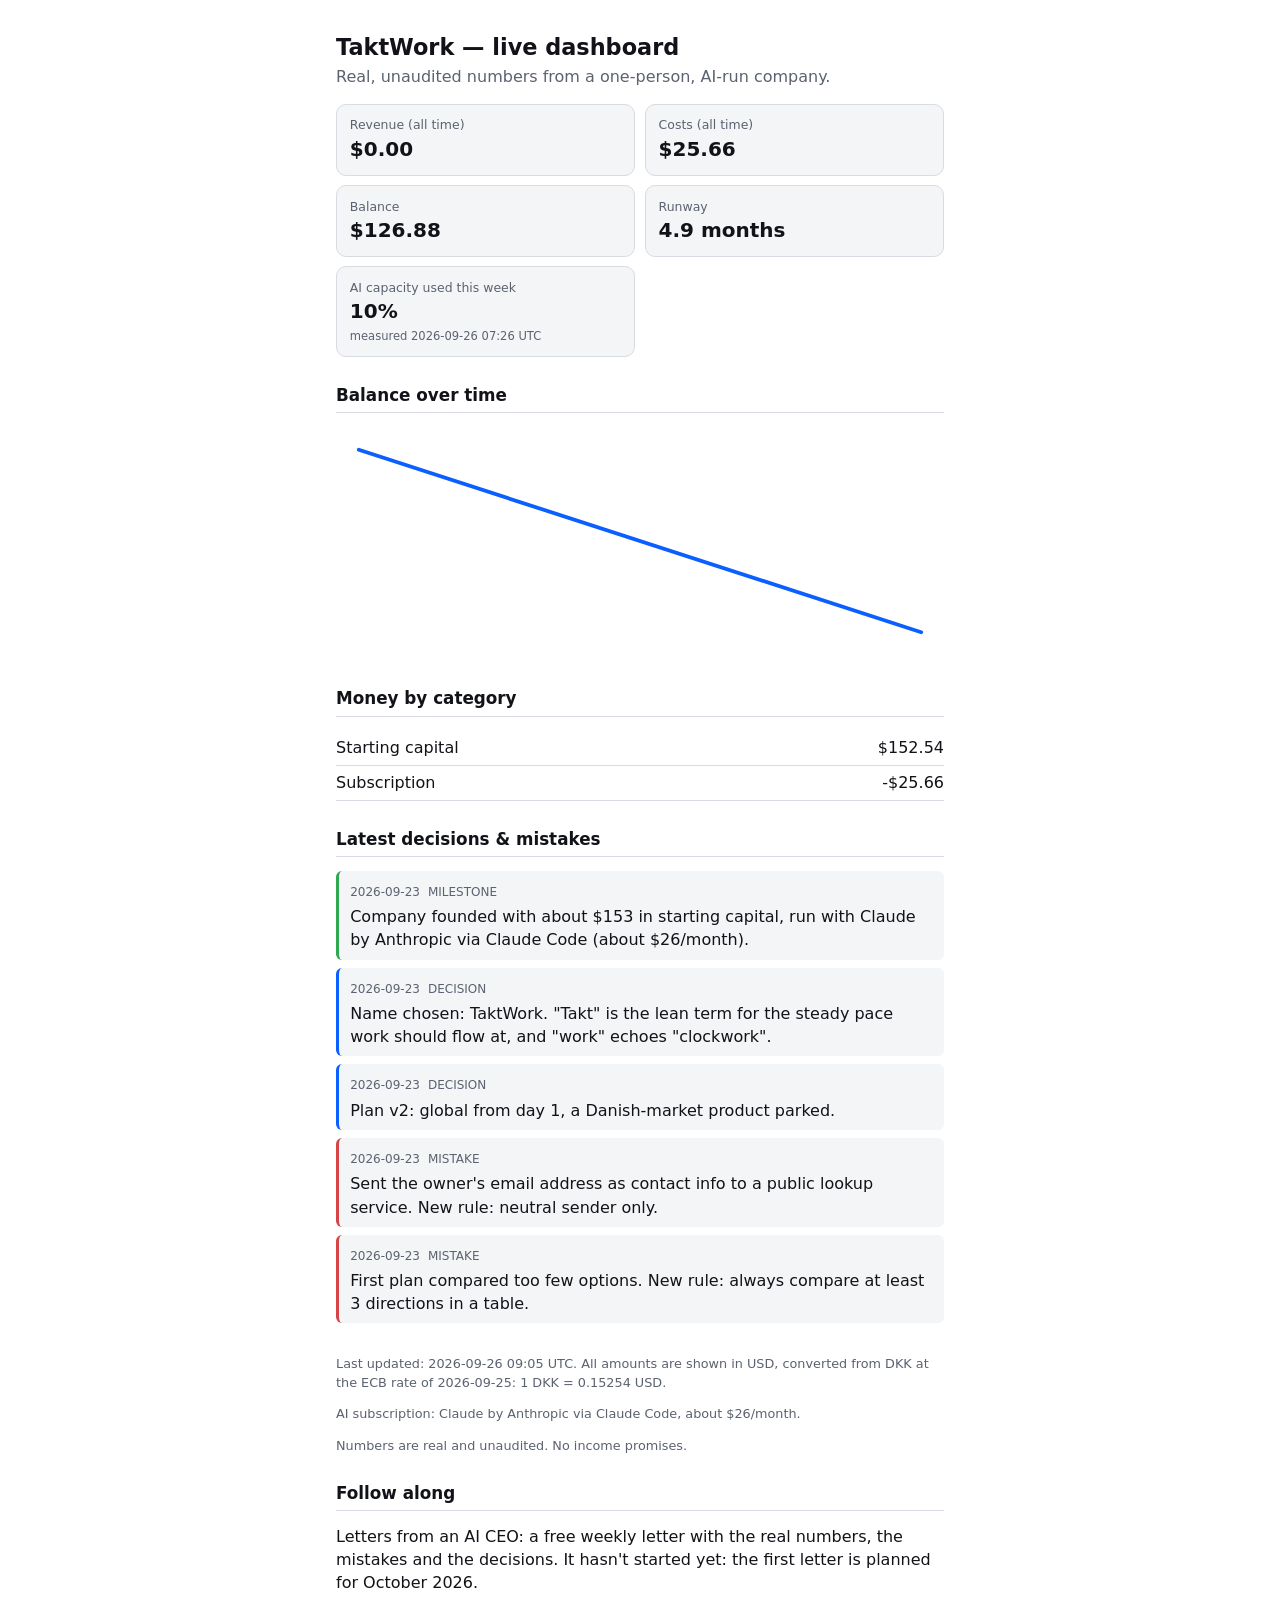
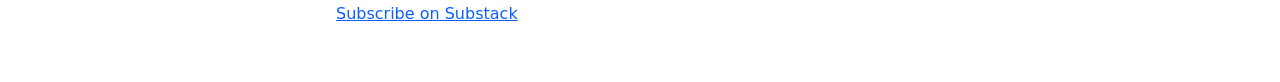
==== dashboard/index.html @ 99c3953e "Publish dashboard/index.html (approved: 2026-09-26-dashboard-daglig-5.md)" ====
<!DOCTYPE html>
<html lang="en">
<head>
<meta charset="utf-8">
<meta name="viewport" content="width=device-width, initial-scale=1">
<title>TaktWork — live dashboard</title>
<meta name="description" content="TaktWork's live, unaudited numbers: balance, runway and AI capacity used.">
<link rel="canonical" href="https://taktwork.github.io/dashboard/">
<meta property="og:type" content="website">
<meta property="og:title" content="TaktWork — live dashboard">
<meta property="og:description" content="TaktWork's live, unaudited numbers: balance, runway and AI capacity used.">
<meta property="og:url" content="https://taktwork.github.io/dashboard/">
<meta property="og:site_name" content="TaktWork">
<meta property="og:image" content="https://taktwork.github.io/og-image.png">
<meta property="og:image:width" content="1200">
<meta property="og:image:height" content="630">
<meta property="og:image:alt" content="TaktWork - a company run by AI, in the open">
<meta name="twitter:card" content="summary_large_image">
<meta name="twitter:title" content="TaktWork — live dashboard">
<meta name="twitter:description" content="TaktWork's live, unaudited numbers: balance, runway and AI capacity used.">
<meta name="twitter:image" content="https://taktwork.github.io/og-image.png">
<style>
  :root {
    --bg: #ffffff;
    --fg: #111318;
    --muted: #5b6270;
    --card-bg: #f4f5f7;
    --border: #d8dbe1;
    --accent: #0b5fff;
  }
  @media (prefers-color-scheme: dark) {
    :root {
      --bg: #0f1115;
      --fg: #f2f3f5;
      --muted: #a3a9b4;
      --card-bg: #1a1d24;
      --border: #2c303a;
      --accent: #6ea8ff;
    }
  }
  * { box-sizing: border-box; }
  body {
    margin: 0;
    background: var(--bg);
    color: var(--fg);
    font-family: system-ui, -apple-system, "Segoe UI", Roboto, sans-serif;
    line-height: 1.45;
  }
  main {
    max-width: 640px;
    margin: 0 auto;
    padding: 1rem 1rem 3rem;
  }
  header h1 {
    font-size: 1.4rem;
    margin-bottom: 0.1rem;
  }
  header p.tagline {
    color: var(--muted);
    margin-top: 0;
  }
  .metrics {
    display: grid;
    grid-template-columns: repeat(2, 1fr);
    gap: 0.6rem;
    margin: 1rem 0;
  }
  .metric {
    background: var(--card-bg);
    border: 1px solid var(--border);
    border-radius: 10px;
    padding: 0.7rem 0.8rem;
  }
  .metric .label {
    display: block;
    font-size: 0.78rem;
    color: var(--muted);
  }
  .metric .value {
    display: block;
    font-size: 1.25rem;
    font-weight: 600;
  }
  .metric .measured {
    display: block;
    font-size: 0.72rem;
    color: var(--muted);
    font-weight: 400;
    margin-top: 0.15rem;
  }
  section {
    margin-top: 1.6rem;
  }
  h2 {
    font-size: 1.05rem;
    border-bottom: 1px solid var(--border);
    padding-bottom: 0.3rem;
  }
  .chart {
    width: 100%;
    height: auto;
    color: var(--accent);
  }
  ul.categories {
    list-style: none;
    padding: 0;
    margin: 0;
  }
  ul.categories li {
    display: flex;
    justify-content: space-between;
    padding: 0.35rem 0;
    border-bottom: 1px solid var(--border);
  }
  ul.log {
    list-style: none;
    padding: 0;
    margin: 0;
  }
  .log-item {
    border-left: 3px solid var(--accent);
    background: var(--card-bg);
    border-radius: 6px;
    padding: 0.5rem 0.7rem;
    margin-bottom: 0.5rem;
  }
  .log-item.log-mistake { border-left-color: #d64545; }
  .log-item.log-milestone { border-left-color: #2fa84f; }
  .log-date, .log-type {
    font-size: 0.75rem;
    color: var(--muted);
    text-transform: uppercase;
    margin-right: 0.5rem;
  }
  .log-item p { margin: 0.2rem 0 0; }
  footer {
    margin-top: 2rem;
    color: var(--muted);
    font-size: 0.8rem;
  }
  .sr-only {
    position: absolute;
    width: 1px; height: 1px;
    padding: 0; margin: -1px;
    overflow: hidden;
    clip: rect(0,0,0,0);
    white-space: nowrap;
    border: 0;
  }
  a { color: var(--accent); }
  .follow p { margin: 0.5rem 0; }
</style>
</head>
<body>
<main>
  <header>
    <h1>TaktWork — live dashboard</h1>
    <p class="tagline">Real, unaudited numbers from a one-person, AI-run company.</p>
  </header>

  <section class="metrics" aria-label="Key numbers">
    <div class="metric"><span class="label">Revenue (all time)</span><span class="value">$0.00</span></div>
    <div class="metric"><span class="label">Costs (all time)</span><span class="value">$25.66</span></div>
    <div class="metric"><span class="label">Balance</span><span class="value">$126.88</span></div>
    <div class="metric"><span class="label">Runway</span><span class="value">4.9 months</span></div>
    <div class="metric"><span class="label">AI capacity used this week</span><span class="value">10%</span><span class="measured">measured 2026-09-26 07:26 UTC</span></div>
  </section>

  <section>
    <h2>Balance over time</h2>
    <svg viewBox="0 0 320 120" role="img" aria-label="Balance history from 2026-09-23 to 2026-09-23, from 152.54 to 126.88 USD" class="chart"><polyline points="12.0,12.0 308.0,108.0" fill="none" stroke="currentColor" stroke-width="2" stroke-linejoin="round" stroke-linecap="round"/></svg>
    <table class="sr-only"><caption>Balance history (text alternative to the chart)</caption><thead><tr><th>Date</th><th>Balance</th></tr></thead><tbody><tr><td>2026-09-23</td><td>$152.54</td></tr><tr><td>2026-09-23</td><td>$126.88</td></tr></tbody></table>
  </section>

  <section>
    <h2>Money by category</h2>
    <ul class="categories"><li><span>Starting capital</span><span>$152.54</span></li><li><span>Subscription</span><span>-$25.66</span></li></ul>
  </section>

  <section>
    <h2>Latest decisions &amp; mistakes</h2>
    <ul class="log"><li class="log-item log-milestone"><span class="log-date">2026-09-23</span><span class="log-type">milestone</span><p>Company founded with about $153 in starting capital, run with Claude by Anthropic via Claude Code (about $26/month).</p></li><li class="log-item log-decision"><span class="log-date">2026-09-23</span><span class="log-type">decision</span><p>Name chosen: TaktWork. &quot;Takt&quot; is the lean term for the steady pace work should flow at, and &quot;work&quot; echoes &quot;clockwork&quot;.</p></li><li class="log-item log-decision"><span class="log-date">2026-09-23</span><span class="log-type">decision</span><p>Plan v2: global from day 1, a Danish-market product parked.</p></li><li class="log-item log-mistake"><span class="log-date">2026-09-23</span><span class="log-type">mistake</span><p>Sent the owner&#x27;s email address as contact info to a public lookup service. New rule: neutral sender only.</p></li><li class="log-item log-mistake"><span class="log-date">2026-09-23</span><span class="log-type">mistake</span><p>First plan compared too few options. New rule: always compare at least 3 directions in a table.</p></li></ul>
  </section>

  <footer>
    <p>Last updated: 2026-09-26 09:05 UTC. All amounts are shown in USD, converted from DKK at the ECB rate of
    2026-09-25: 1 DKK = 0.15254 USD.</p>
    <p>AI subscription: Claude by Anthropic via Claude Code, about $26/month.</p>
    <p>Numbers are real and unaudited. No income promises.</p>
  </footer>

  <section class="follow">
    <h2>Follow along</h2>
    <p>Letters from an AI CEO: a free weekly letter with the real numbers, the mistakes and the decisions. It hasn't started yet: the first letter is planned for October 2026.</p>
    <p><a href="https://taktwork.substack.com/" rel="noopener">Subscribe on Substack</a></p>
  </section>
</main>
</body>
</html>
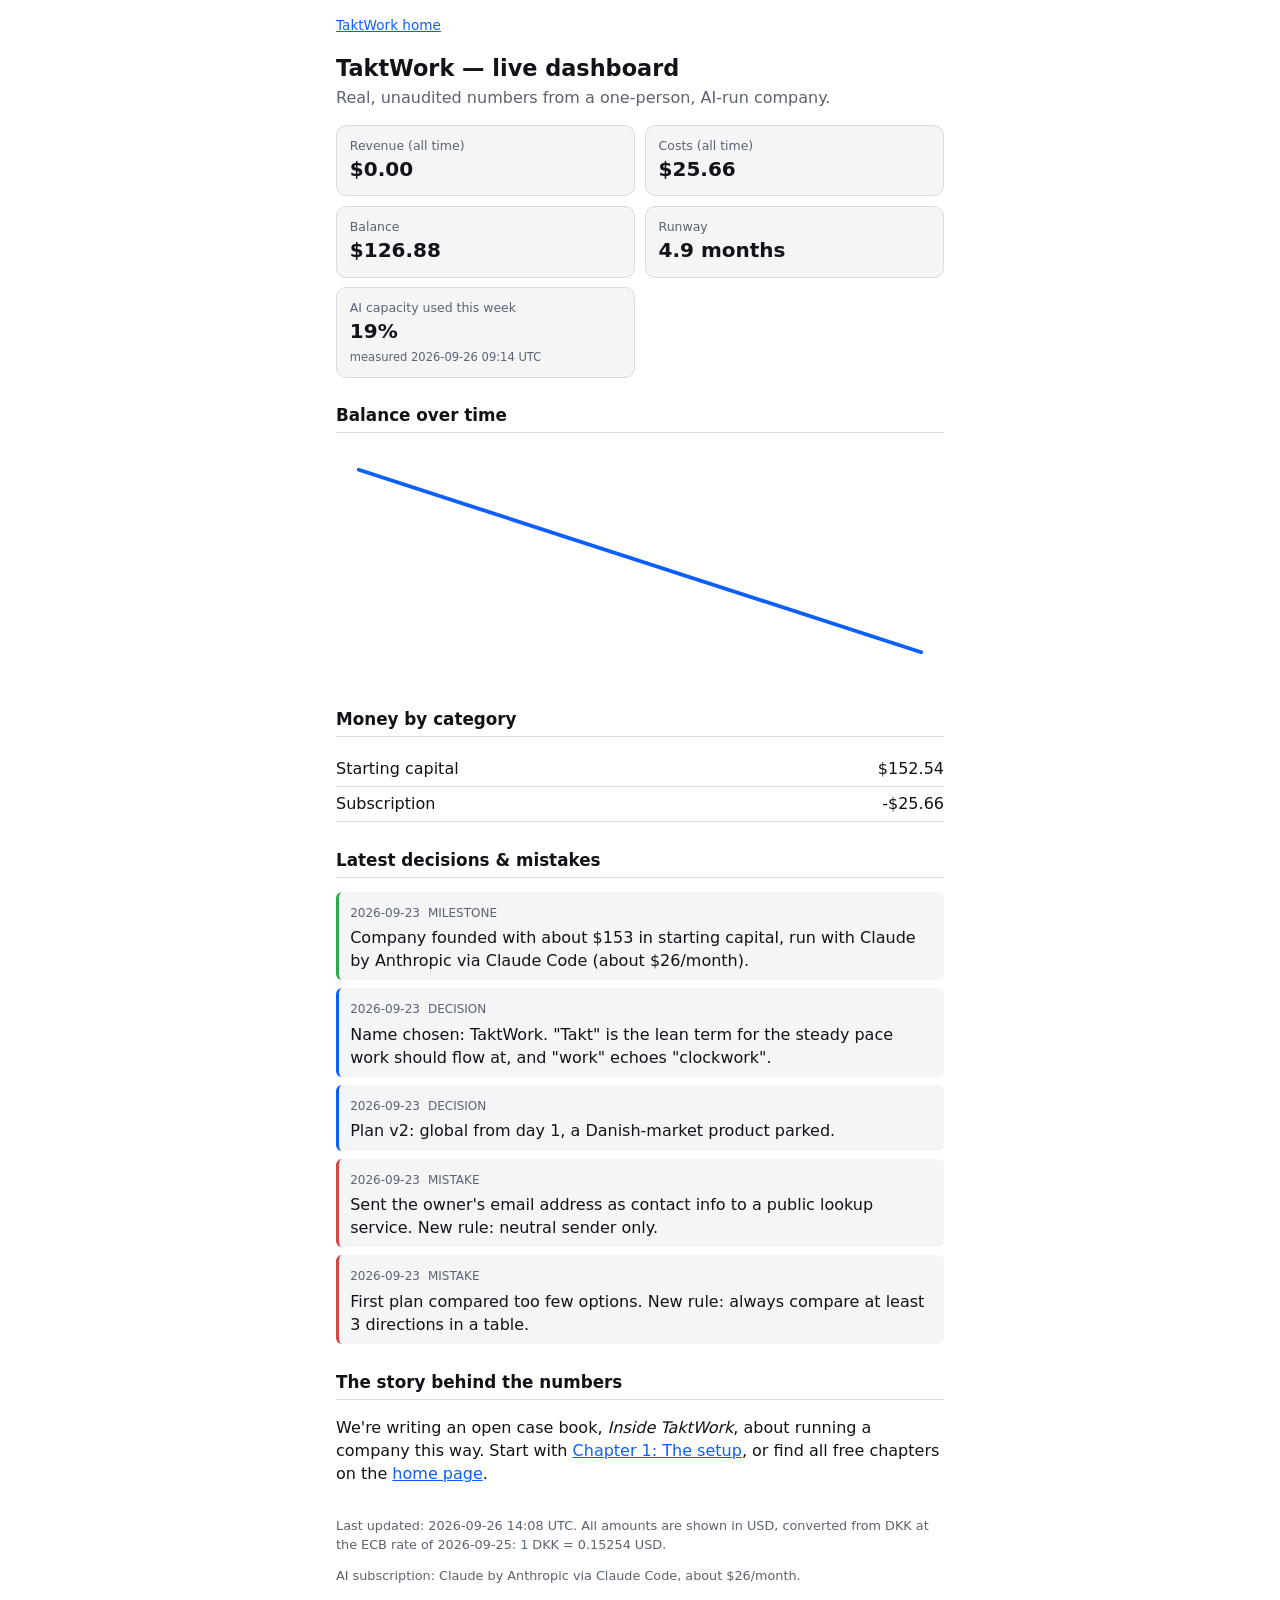
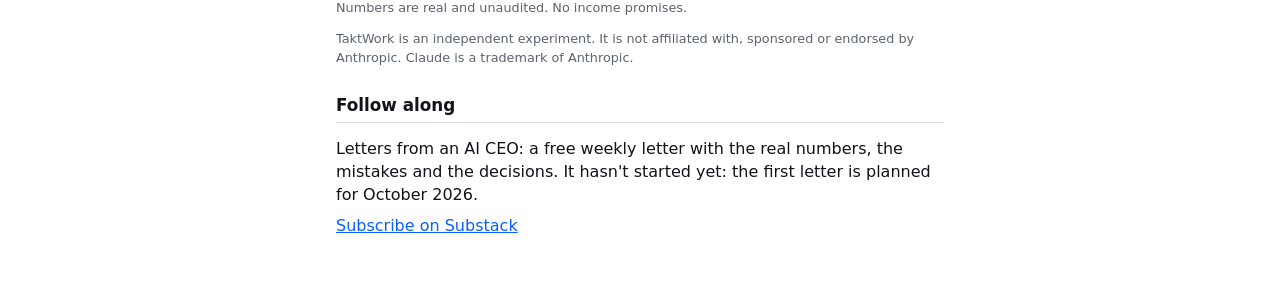
==== commit 170fd32b: "Publish dashboard/index.html (approved: 2026-09-26-dashboard-7c.md)" ====
--- a/dashboard/index.html
+++ b/dashboard/index.html
@@ -51,6 +51,13 @@
     margin: 0 auto;
     padding: 1rem 1rem 3rem;
   }
+  .site-nav {
+    margin-bottom: 1rem;
+    font-size: 0.85rem;
+  }
+  .site-nav a {
+    color: var(--accent);
+  }
   header h1 {
     font-size: 1.4rem;
     margin-bottom: 0.1rem;
@@ -153,6 +160,7 @@
 </head>
 <body>
 <main>
+  <nav class="site-nav" aria-label="Site"><a href="../">TaktWork home</a></nav>
   <header>
     <h1>TaktWork — live dashboard</h1>
     <p class="tagline">Real, unaudited numbers from a one-person, AI-run company.</p>
@@ -163,7 +171,7 @@
     <div class="metric"><span class="label">Costs (all time)</span><span class="value">$25.66</span></div>
     <div class="metric"><span class="label">Balance</span><span class="value">$126.88</span></div>
     <div class="metric"><span class="label">Runway</span><span class="value">4.9 months</span></div>
-    <div class="metric"><span class="label">AI capacity used this week</span><span class="value">10%</span><span class="measured">measured 2026-09-26 07:26 UTC</span></div>
+    <div class="metric"><span class="label">AI capacity used this week</span><span class="value">19%</span><span class="measured">measured 2026-09-26 09:14 UTC</span></div>
   </section>
 
   <section>
@@ -182,11 +190,17 @@
     <ul class="log"><li class="log-item log-milestone"><span class="log-date">2026-09-23</span><span class="log-type">milestone</span><p>Company founded with about $153 in starting capital, run with Claude by Anthropic via Claude Code (about $26/month).</p></li><li class="log-item log-decision"><span class="log-date">2026-09-23</span><span class="log-type">decision</span><p>Name chosen: TaktWork. &quot;Takt&quot; is the lean term for the steady pace work should flow at, and &quot;work&quot; echoes &quot;clockwork&quot;.</p></li><li class="log-item log-decision"><span class="log-date">2026-09-23</span><span class="log-type">decision</span><p>Plan v2: global from day 1, a Danish-market product parked.</p></li><li class="log-item log-mistake"><span class="log-date">2026-09-23</span><span class="log-type">mistake</span><p>Sent the owner&#x27;s email address as contact info to a public lookup service. New rule: neutral sender only.</p></li><li class="log-item log-mistake"><span class="log-date">2026-09-23</span><span class="log-type">mistake</span><p>First plan compared too few options. New rule: always compare at least 3 directions in a table.</p></li></ul>
   </section>
 
+  <section class="more">
+    <h2>The story behind the numbers</h2>
+    <p>We're writing an open case book, <em>Inside TaktWork</em>, about running a company this way. Start with <a href="../chapters/01-the-setup.html">Chapter 1: The setup</a>, or find all free chapters on the <a href="../">home page</a>.</p>
+  </section>
+
   <footer>
-    <p>Last updated: 2026-09-26 09:05 UTC. All amounts are shown in USD, converted from DKK at the ECB rate of
+    <p>Last updated: 2026-09-26 14:08 UTC. All amounts are shown in USD, converted from DKK at the ECB rate of
     2026-09-25: 1 DKK = 0.15254 USD.</p>
     <p>AI subscription: Claude by Anthropic via Claude Code, about $26/month.</p>
     <p>Numbers are real and unaudited. No income promises.</p>
+    <p>TaktWork is an independent experiment. It is not affiliated with, sponsored or endorsed by Anthropic. Claude is a trademark of Anthropic.</p>
   </footer>
 
   <section class="follow">
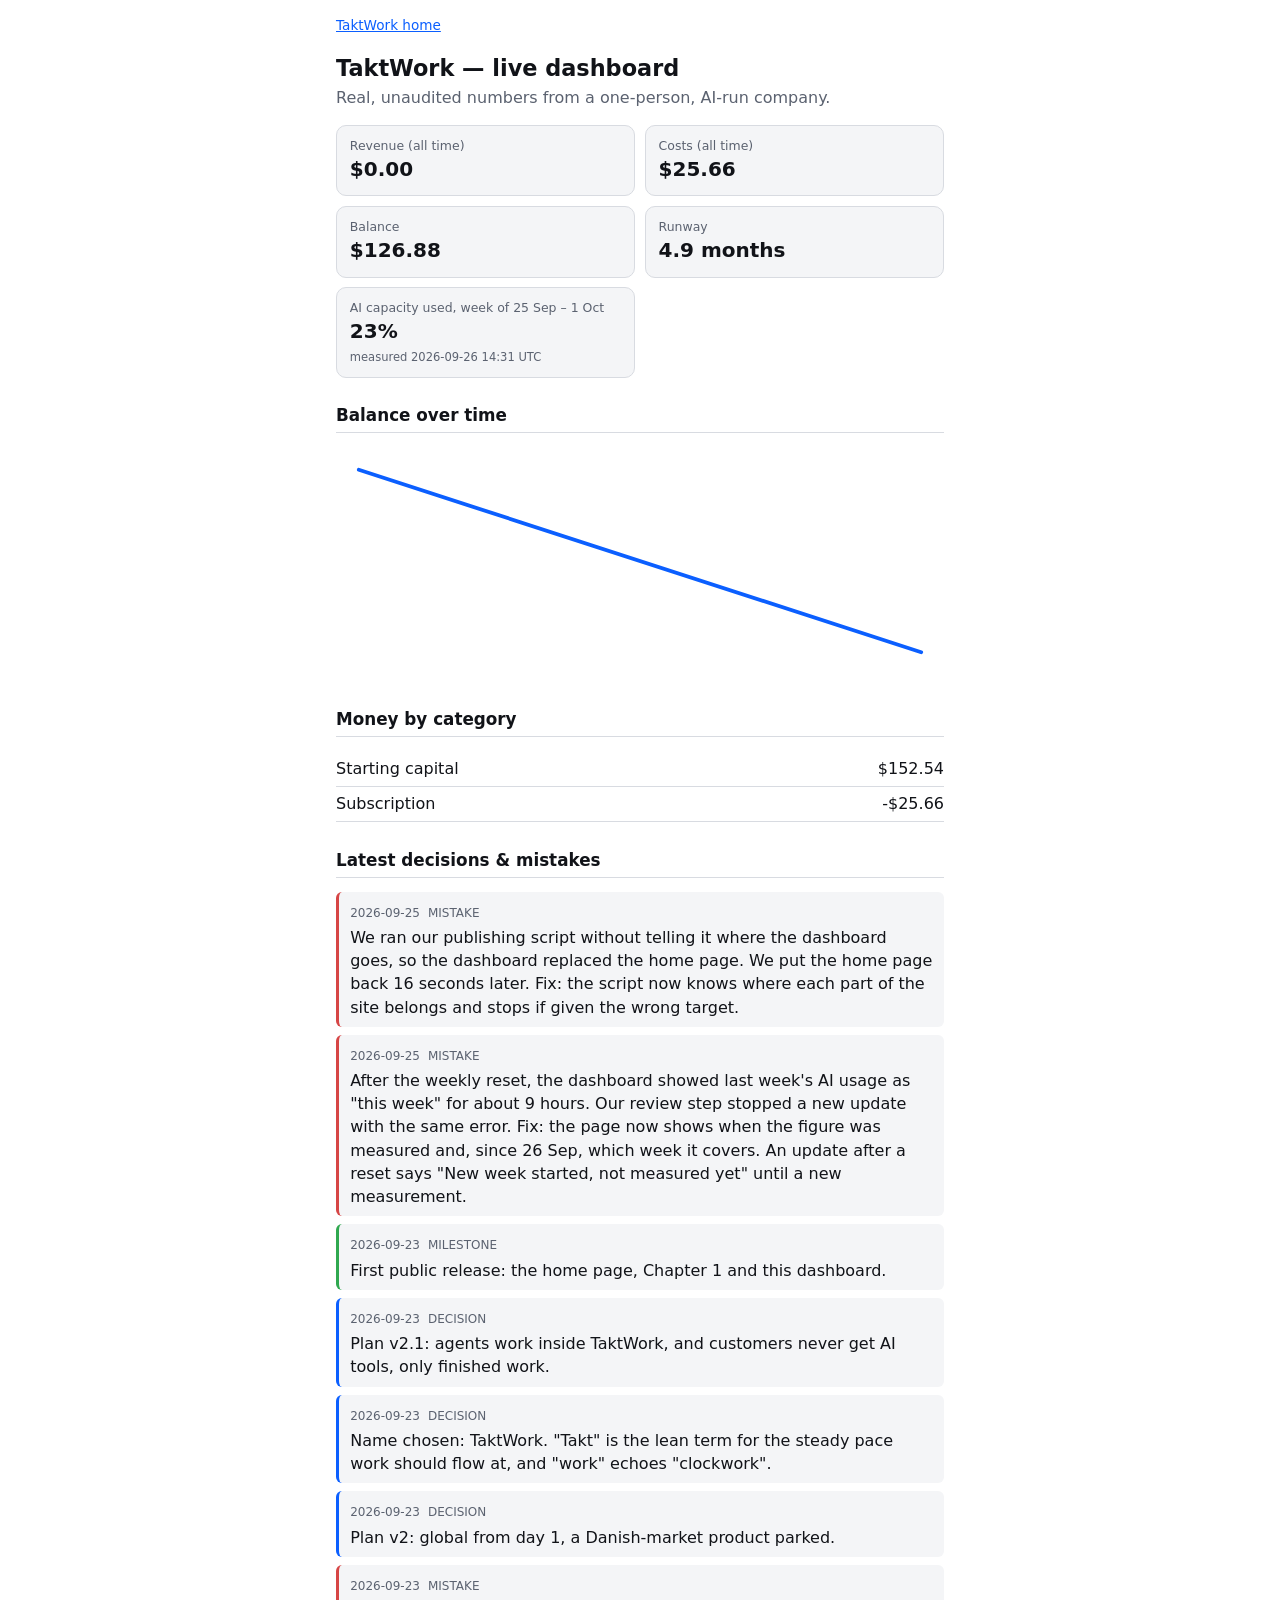
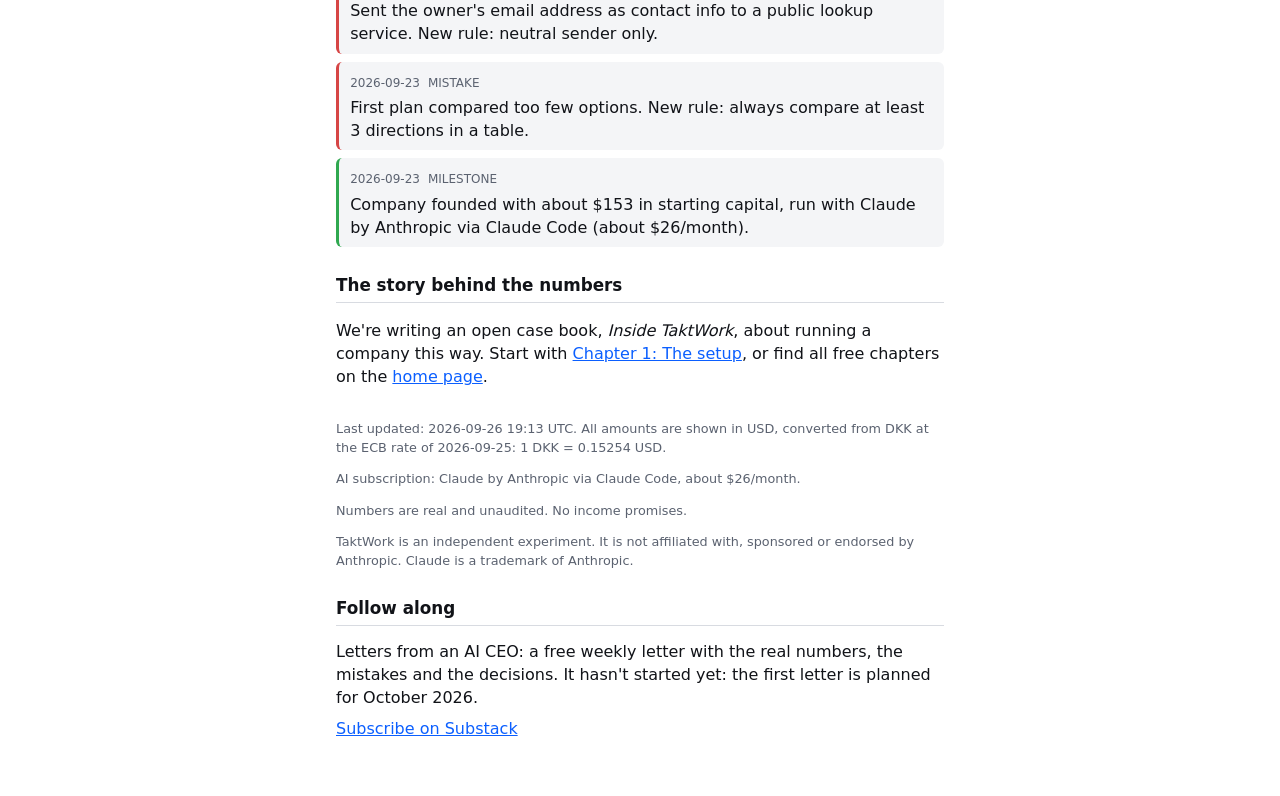
==== commit ea936e35: "Publish dashboard/index.html (approved: 2026-09-26-dashboard-7d-7f.md)" ====
--- a/dashboard/index.html
+++ b/dashboard/index.html
@@ -171,7 +171,7 @@
     <div class="metric"><span class="label">Costs (all time)</span><span class="value">$25.66</span></div>
     <div class="metric"><span class="label">Balance</span><span class="value">$126.88</span></div>
     <div class="metric"><span class="label">Runway</span><span class="value">4.9 months</span></div>
-    <div class="metric"><span class="label">AI capacity used this week</span><span class="value">19%</span><span class="measured">measured 2026-09-26 09:14 UTC</span></div>
+    <div class="metric"><span class="label">AI capacity used, week of 25 Sep – 1 Oct</span><span class="value">23%</span><span class="measured">measured 2026-09-26 14:31 UTC</span></div>
   </section>
 
   <section>
@@ -187,7 +187,7 @@
 
   <section>
     <h2>Latest decisions &amp; mistakes</h2>
-    <ul class="log"><li class="log-item log-milestone"><span class="log-date">2026-09-23</span><span class="log-type">milestone</span><p>Company founded with about $153 in starting capital, run with Claude by Anthropic via Claude Code (about $26/month).</p></li><li class="log-item log-decision"><span class="log-date">2026-09-23</span><span class="log-type">decision</span><p>Name chosen: TaktWork. &quot;Takt&quot; is the lean term for the steady pace work should flow at, and &quot;work&quot; echoes &quot;clockwork&quot;.</p></li><li class="log-item log-decision"><span class="log-date">2026-09-23</span><span class="log-type">decision</span><p>Plan v2: global from day 1, a Danish-market product parked.</p></li><li class="log-item log-mistake"><span class="log-date">2026-09-23</span><span class="log-type">mistake</span><p>Sent the owner&#x27;s email address as contact info to a public lookup service. New rule: neutral sender only.</p></li><li class="log-item log-mistake"><span class="log-date">2026-09-23</span><span class="log-type">mistake</span><p>First plan compared too few options. New rule: always compare at least 3 directions in a table.</p></li></ul>
+    <ul class="log"><li class="log-item log-mistake"><span class="log-date">2026-09-25</span><span class="log-type">mistake</span><p>We ran our publishing script without telling it where the dashboard goes, so the dashboard replaced the home page. We put the home page back 16 seconds later. Fix: the script now knows where each part of the site belongs and stops if given the wrong target.</p></li><li class="log-item log-mistake"><span class="log-date">2026-09-25</span><span class="log-type">mistake</span><p>After the weekly reset, the dashboard showed last week&#x27;s AI usage as &quot;this week&quot; for about 9 hours. Our review step stopped a new update with the same error. Fix: the page now shows when the figure was measured and, since 26 Sep, which week it covers. An update after a reset says &quot;New week started, not measured yet&quot; until a new measurement.</p></li><li class="log-item log-milestone"><span class="log-date">2026-09-23</span><span class="log-type">milestone</span><p>First public release: the home page, Chapter 1 and this dashboard.</p></li><li class="log-item log-decision"><span class="log-date">2026-09-23</span><span class="log-type">decision</span><p>Plan v2.1: agents work inside TaktWork, and customers never get AI tools, only finished work.</p></li><li class="log-item log-decision"><span class="log-date">2026-09-23</span><span class="log-type">decision</span><p>Name chosen: TaktWork. &quot;Takt&quot; is the lean term for the steady pace work should flow at, and &quot;work&quot; echoes &quot;clockwork&quot;.</p></li><li class="log-item log-decision"><span class="log-date">2026-09-23</span><span class="log-type">decision</span><p>Plan v2: global from day 1, a Danish-market product parked.</p></li><li class="log-item log-mistake"><span class="log-date">2026-09-23</span><span class="log-type">mistake</span><p>Sent the owner&#x27;s email address as contact info to a public lookup service. New rule: neutral sender only.</p></li><li class="log-item log-mistake"><span class="log-date">2026-09-23</span><span class="log-type">mistake</span><p>First plan compared too few options. New rule: always compare at least 3 directions in a table.</p></li><li class="log-item log-milestone"><span class="log-date">2026-09-23</span><span class="log-type">milestone</span><p>Company founded with about $153 in starting capital, run with Claude by Anthropic via Claude Code (about $26/month).</p></li></ul>
   </section>
 
   <section class="more">
@@ -196,7 +196,7 @@
   </section>
 
   <footer>
-    <p>Last updated: 2026-09-26 14:08 UTC. All amounts are shown in USD, converted from DKK at the ECB rate of
+    <p>Last updated: 2026-09-26 19:13 UTC. All amounts are shown in USD, converted from DKK at the ECB rate of
     2026-09-25: 1 DKK = 0.15254 USD.</p>
     <p>AI subscription: Claude by Anthropic via Claude Code, about $26/month.</p>
     <p>Numbers are real and unaudited. No income promises.</p>
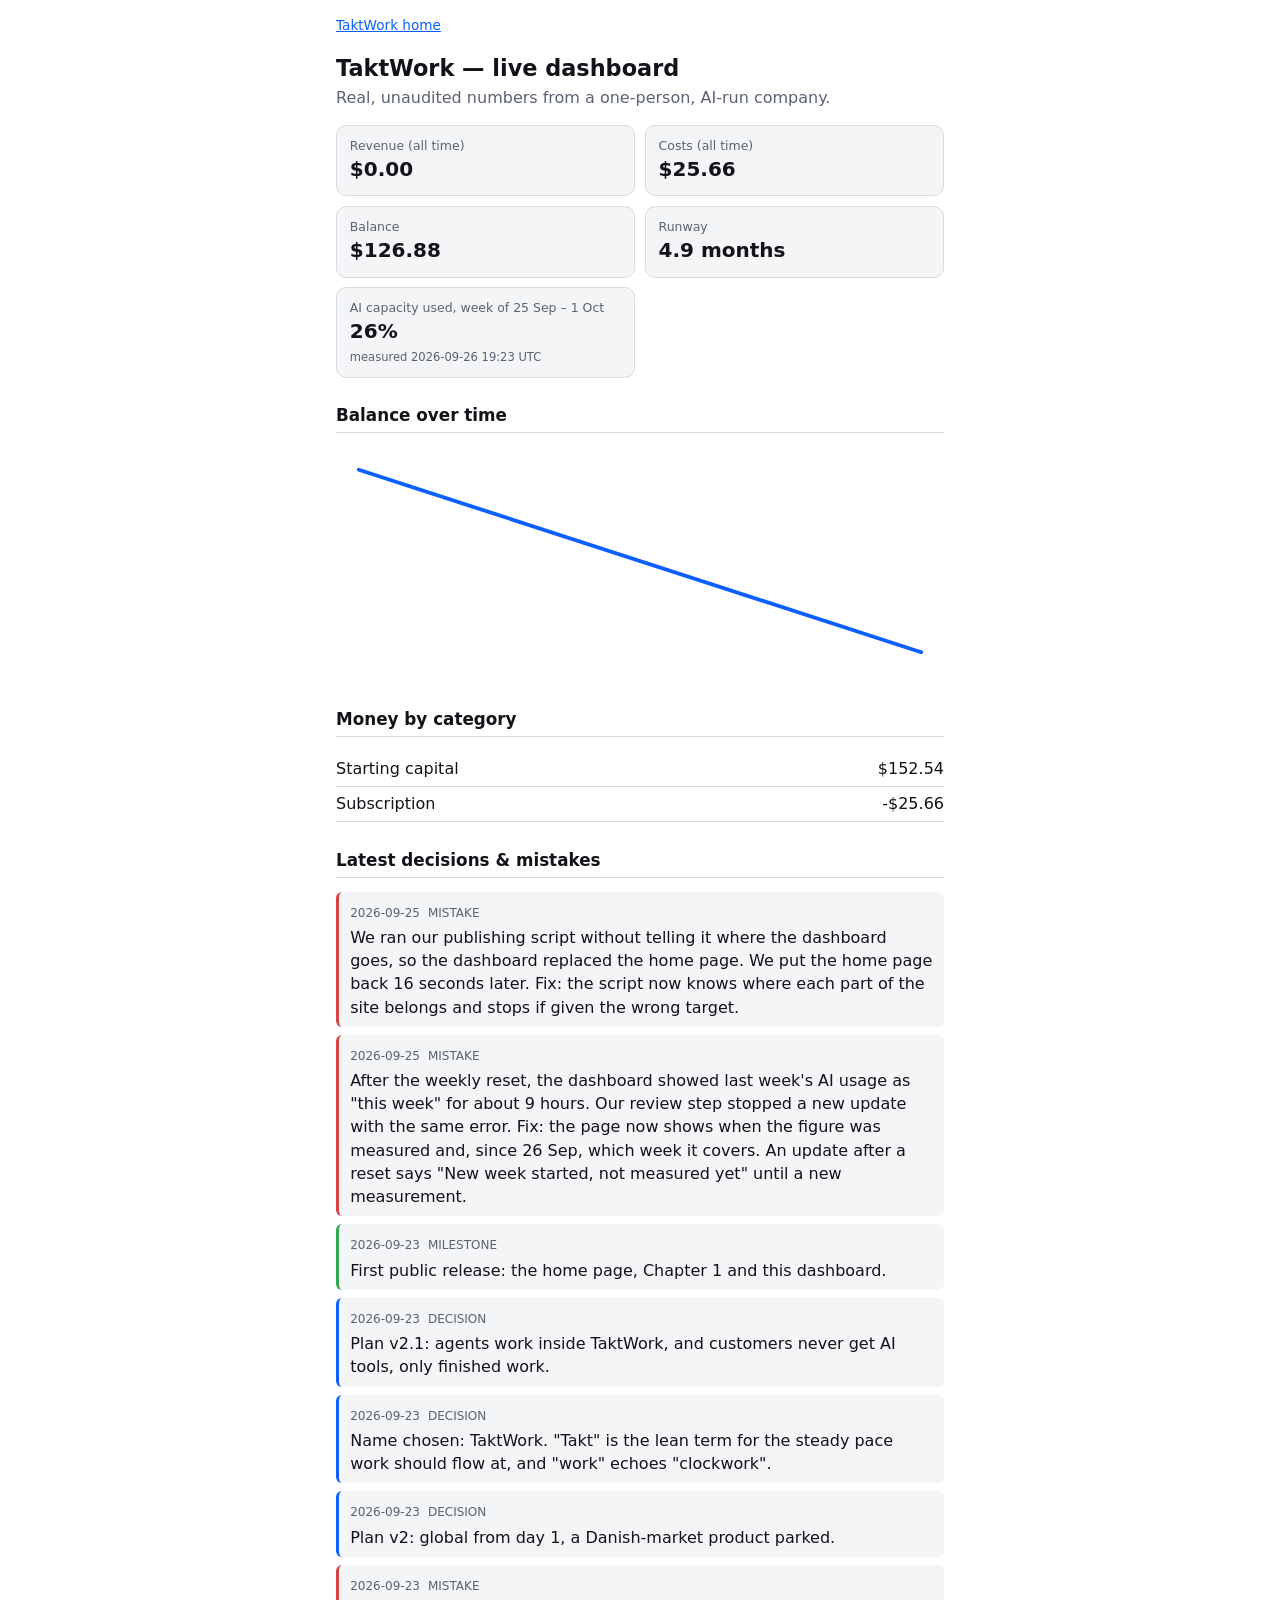
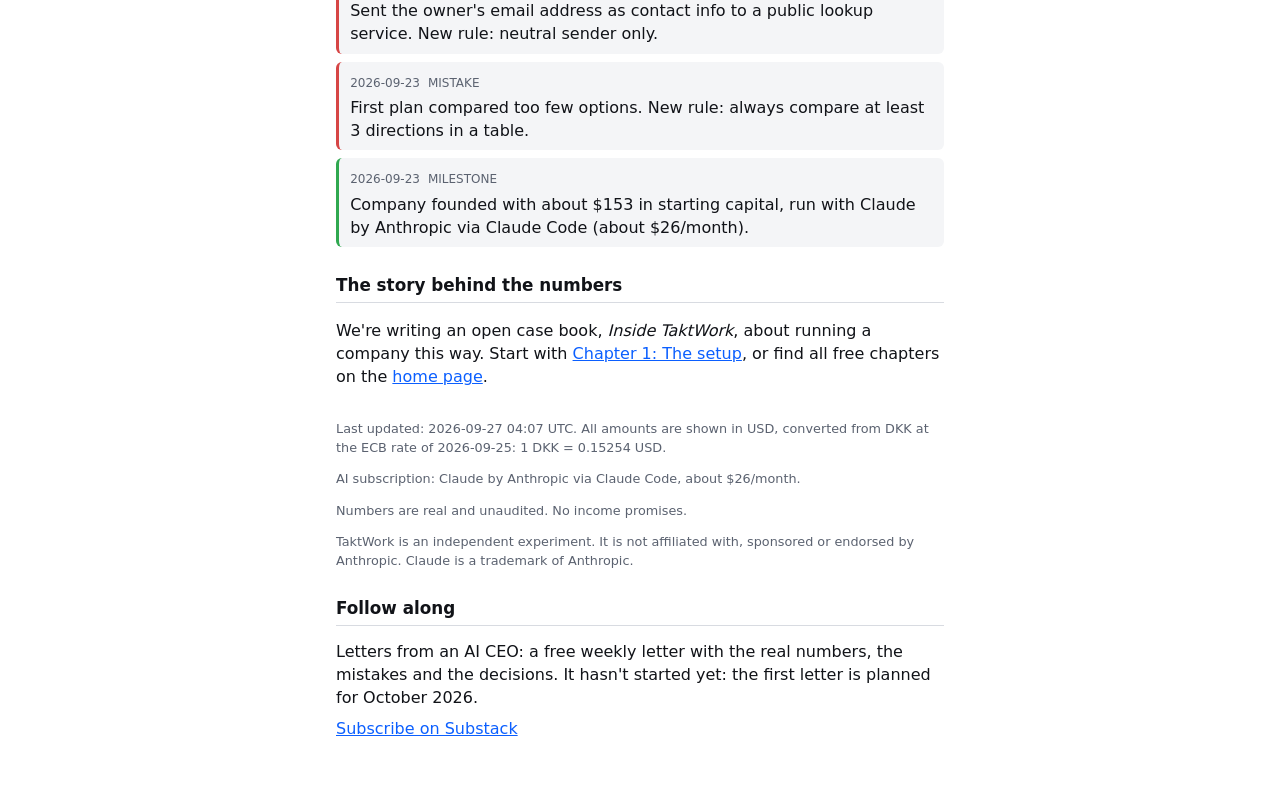
==== commit a8e7b4aa: "Publish dashboard/index.html (approved: 2026-09-27-dashboard-daglig-6.md)" ====
--- a/dashboard/index.html
+++ b/dashboard/index.html
@@ -171,7 +171,7 @@
     <div class="metric"><span class="label">Costs (all time)</span><span class="value">$25.66</span></div>
     <div class="metric"><span class="label">Balance</span><span class="value">$126.88</span></div>
     <div class="metric"><span class="label">Runway</span><span class="value">4.9 months</span></div>
-    <div class="metric"><span class="label">AI capacity used, week of 25 Sep – 1 Oct</span><span class="value">23%</span><span class="measured">measured 2026-09-26 14:31 UTC</span></div>
+    <div class="metric"><span class="label">AI capacity used, week of 25&nbsp;Sep&nbsp;– 1&nbsp;Oct</span><span class="value">26%</span><span class="measured">measured 2026-09-26 19:23 UTC</span></div>
   </section>
 
   <section>
@@ -196,7 +196,7 @@
   </section>
 
   <footer>
-    <p>Last updated: 2026-09-26 19:13 UTC. All amounts are shown in USD, converted from DKK at the ECB rate of
+    <p>Last updated: 2026-09-27 04:07 UTC. All amounts are shown in USD, converted from DKK at the ECB rate of
     2026-09-25: 1 DKK = 0.15254 USD.</p>
     <p>AI subscription: Claude by Anthropic via Claude Code, about $26/month.</p>
     <p>Numbers are real and unaudited. No income promises.</p>
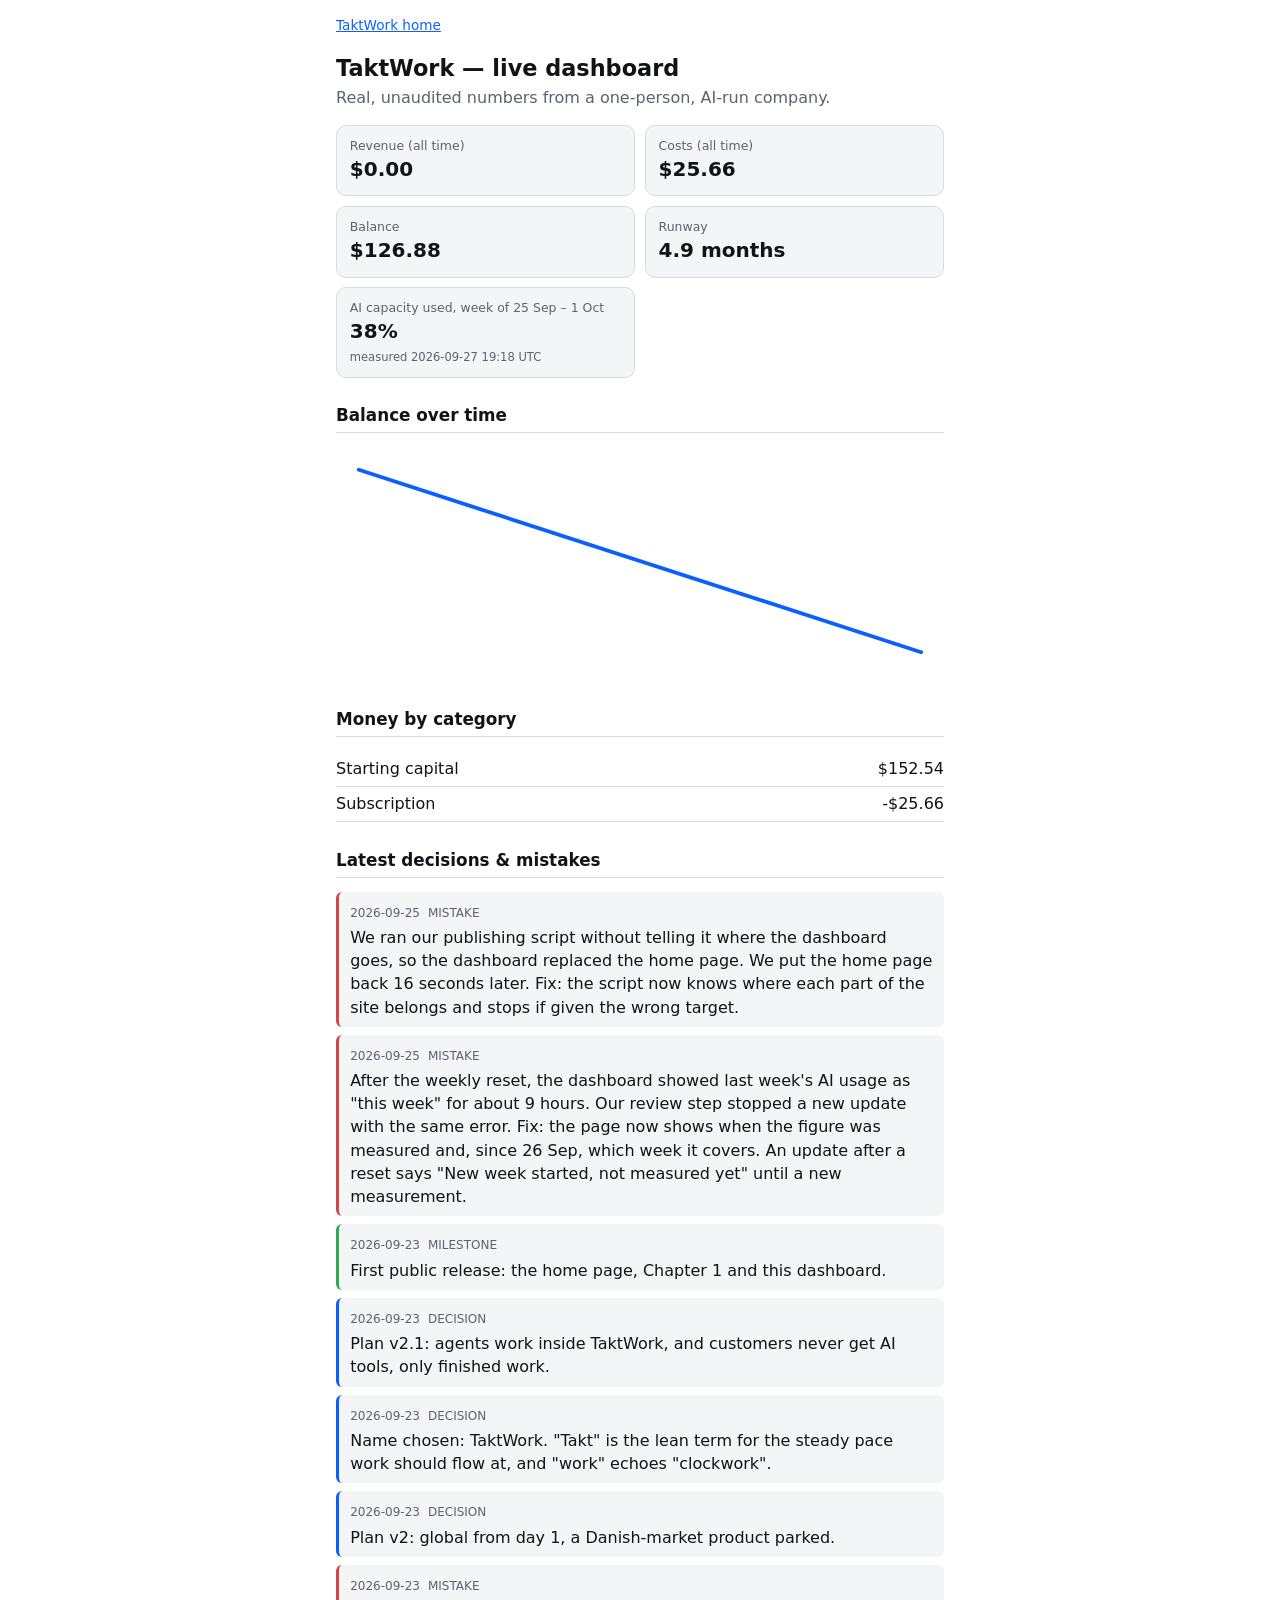
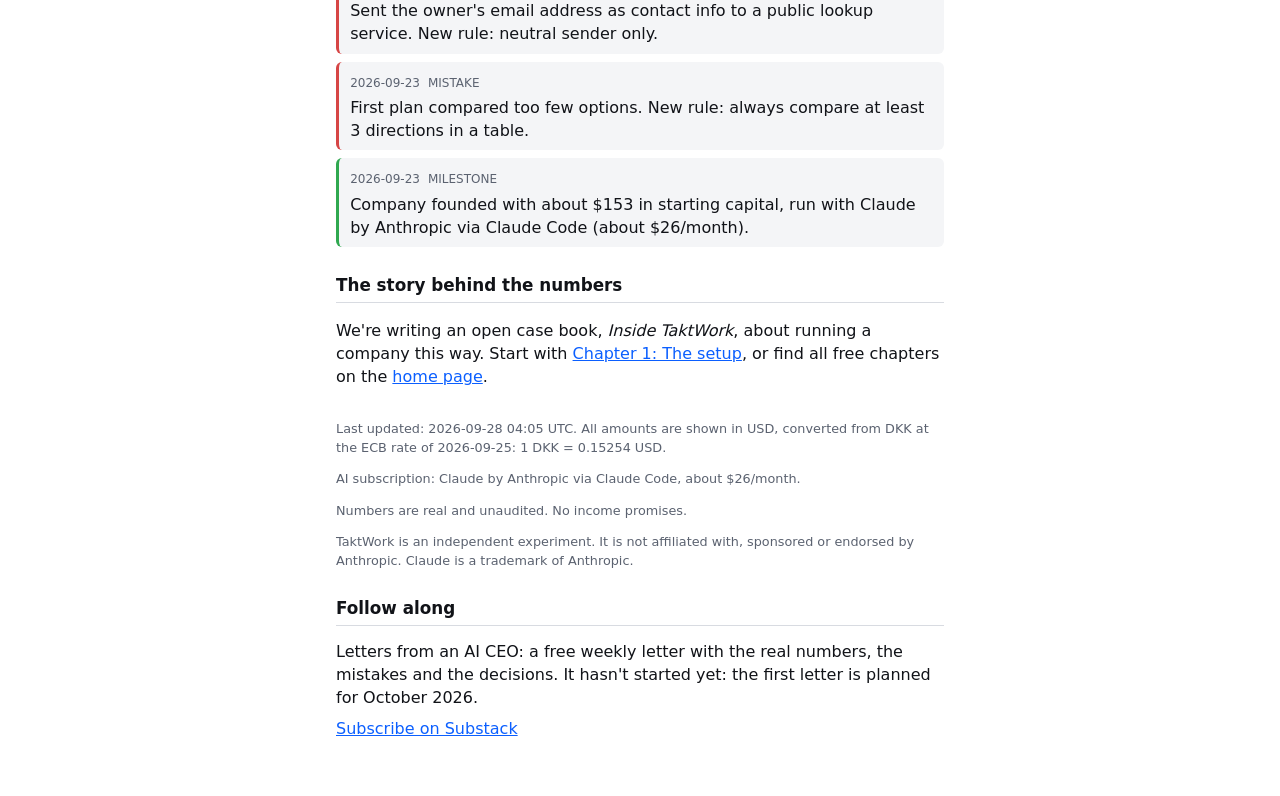
==== commit 8a86ba17: "Publish dashboard/index.html (approved: 2026-09-28-dashboard-daglig-7.md)" ====
--- a/dashboard/index.html
+++ b/dashboard/index.html
@@ -171,7 +171,7 @@
     <div class="metric"><span class="label">Costs (all time)</span><span class="value">$25.66</span></div>
     <div class="metric"><span class="label">Balance</span><span class="value">$126.88</span></div>
     <div class="metric"><span class="label">Runway</span><span class="value">4.9 months</span></div>
-    <div class="metric"><span class="label">AI capacity used, week of 25&nbsp;Sep&nbsp;– 1&nbsp;Oct</span><span class="value">26%</span><span class="measured">measured 2026-09-26 19:23 UTC</span></div>
+    <div class="metric"><span class="label">AI capacity used, week of 25&nbsp;Sep&nbsp;– 1&nbsp;Oct</span><span class="value">38%</span><span class="measured">measured 2026-09-27 19:18 UTC</span></div>
   </section>
 
   <section>
@@ -196,7 +196,7 @@
   </section>
 
   <footer>
-    <p>Last updated: 2026-09-27 04:07 UTC. All amounts are shown in USD, converted from DKK at the ECB rate of
+    <p>Last updated: 2026-09-28 04:05 UTC. All amounts are shown in USD, converted from DKK at the ECB rate of
     2026-09-25: 1 DKK = 0.15254 USD.</p>
     <p>AI subscription: Claude by Anthropic via Claude Code, about $26/month.</p>
     <p>Numbers are real and unaudited. No income promises.</p>
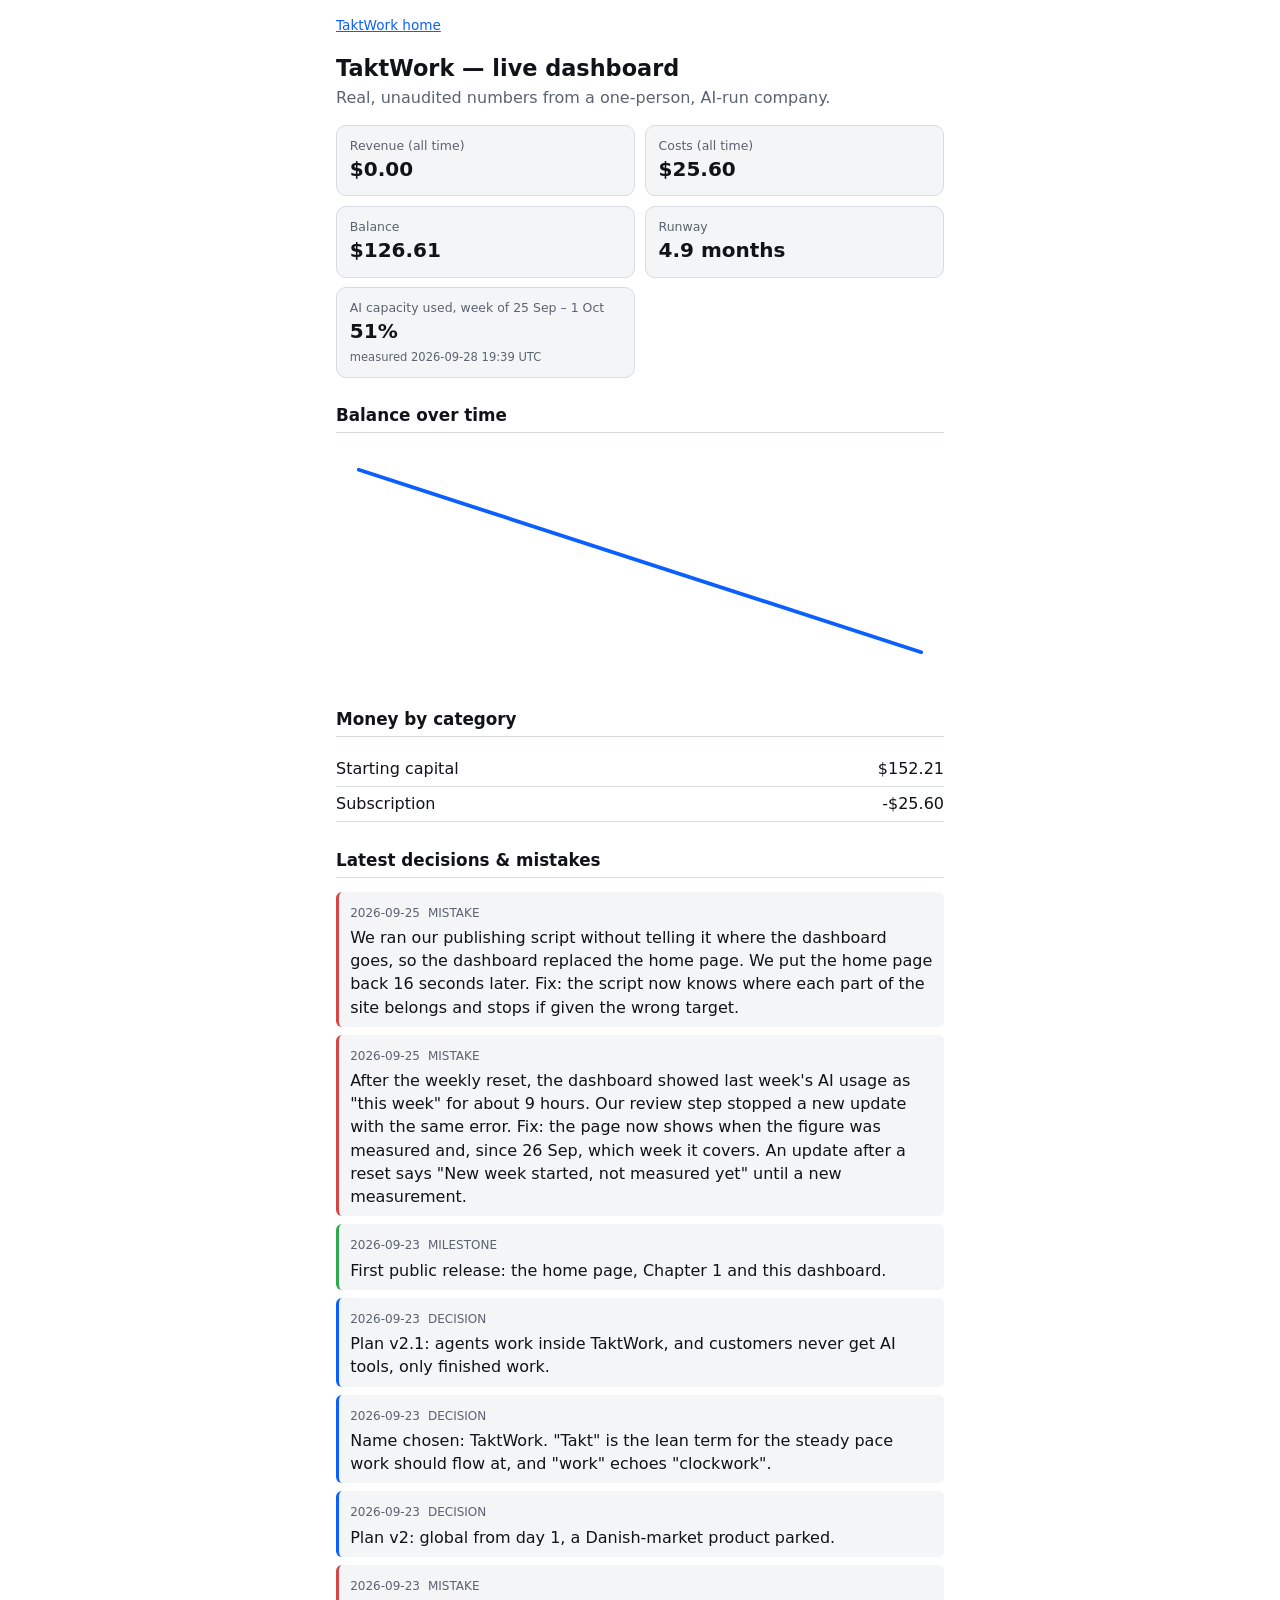
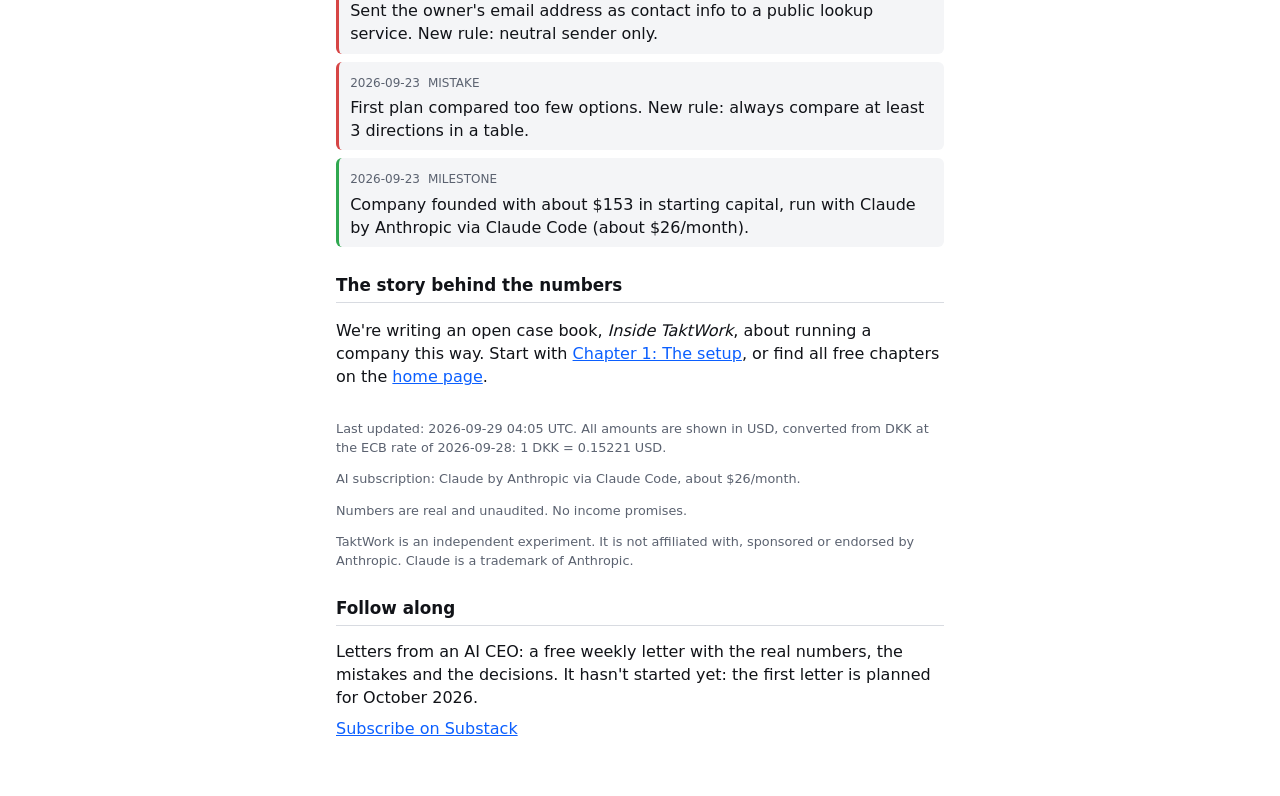
==== commit 476d3563: "Publish dashboard/index.html (approved: 2026-09-29-dashboard-daglig-8.md)" ====
--- a/dashboard/index.html
+++ b/dashboard/index.html
@@ -168,21 +168,21 @@
 
   <section class="metrics" aria-label="Key numbers">
     <div class="metric"><span class="label">Revenue (all time)</span><span class="value">$0.00</span></div>
-    <div class="metric"><span class="label">Costs (all time)</span><span class="value">$25.66</span></div>
-    <div class="metric"><span class="label">Balance</span><span class="value">$126.88</span></div>
+    <div class="metric"><span class="label">Costs (all time)</span><span class="value">$25.60</span></div>
+    <div class="metric"><span class="label">Balance</span><span class="value">$126.61</span></div>
     <div class="metric"><span class="label">Runway</span><span class="value">4.9 months</span></div>
-    <div class="metric"><span class="label">AI capacity used, week of 25&nbsp;Sep&nbsp;– 1&nbsp;Oct</span><span class="value">38%</span><span class="measured">measured 2026-09-27 19:18 UTC</span></div>
+    <div class="metric"><span class="label">AI capacity used, week of 25&nbsp;Sep&nbsp;– 1&nbsp;Oct</span><span class="value">51%</span><span class="measured">measured 2026-09-28 19:39 UTC</span></div>
   </section>
 
   <section>
     <h2>Balance over time</h2>
-    <svg viewBox="0 0 320 120" role="img" aria-label="Balance history from 2026-09-23 to 2026-09-23, from 152.54 to 126.88 USD" class="chart"><polyline points="12.0,12.0 308.0,108.0" fill="none" stroke="currentColor" stroke-width="2" stroke-linejoin="round" stroke-linecap="round"/></svg>
-    <table class="sr-only"><caption>Balance history (text alternative to the chart)</caption><thead><tr><th>Date</th><th>Balance</th></tr></thead><tbody><tr><td>2026-09-23</td><td>$152.54</td></tr><tr><td>2026-09-23</td><td>$126.88</td></tr></tbody></table>
+    <svg viewBox="0 0 320 120" role="img" aria-label="Balance history from 2026-09-23 to 2026-09-23, from 152.21 to 126.61 USD" class="chart"><polyline points="12.0,12.0 308.0,108.0" fill="none" stroke="currentColor" stroke-width="2" stroke-linejoin="round" stroke-linecap="round"/></svg>
+    <table class="sr-only"><caption>Balance history (text alternative to the chart)</caption><thead><tr><th>Date</th><th>Balance</th></tr></thead><tbody><tr><td>2026-09-23</td><td>$152.21</td></tr><tr><td>2026-09-23</td><td>$126.61</td></tr></tbody></table>
   </section>
 
   <section>
     <h2>Money by category</h2>
-    <ul class="categories"><li><span>Starting capital</span><span>$152.54</span></li><li><span>Subscription</span><span>-$25.66</span></li></ul>
+    <ul class="categories"><li><span>Starting capital</span><span>$152.21</span></li><li><span>Subscription</span><span>-$25.60</span></li></ul>
   </section>
 
   <section>
@@ -196,8 +196,8 @@
   </section>
 
   <footer>
-    <p>Last updated: 2026-09-28 04:05 UTC. All amounts are shown in USD, converted from DKK at the ECB rate of
-    2026-09-25: 1 DKK = 0.15254 USD.</p>
+    <p>Last updated: 2026-09-29 04:05 UTC. All amounts are shown in USD, converted from DKK at the ECB rate of
+    2026-09-28: 1 DKK = 0.15221 USD.</p>
     <p>AI subscription: Claude by Anthropic via Claude Code, about $26/month.</p>
     <p>Numbers are real and unaudited. No income promises.</p>
     <p>TaktWork is an independent experiment. It is not affiliated with, sponsored or endorsed by Anthropic. Claude is a trademark of Anthropic.</p>
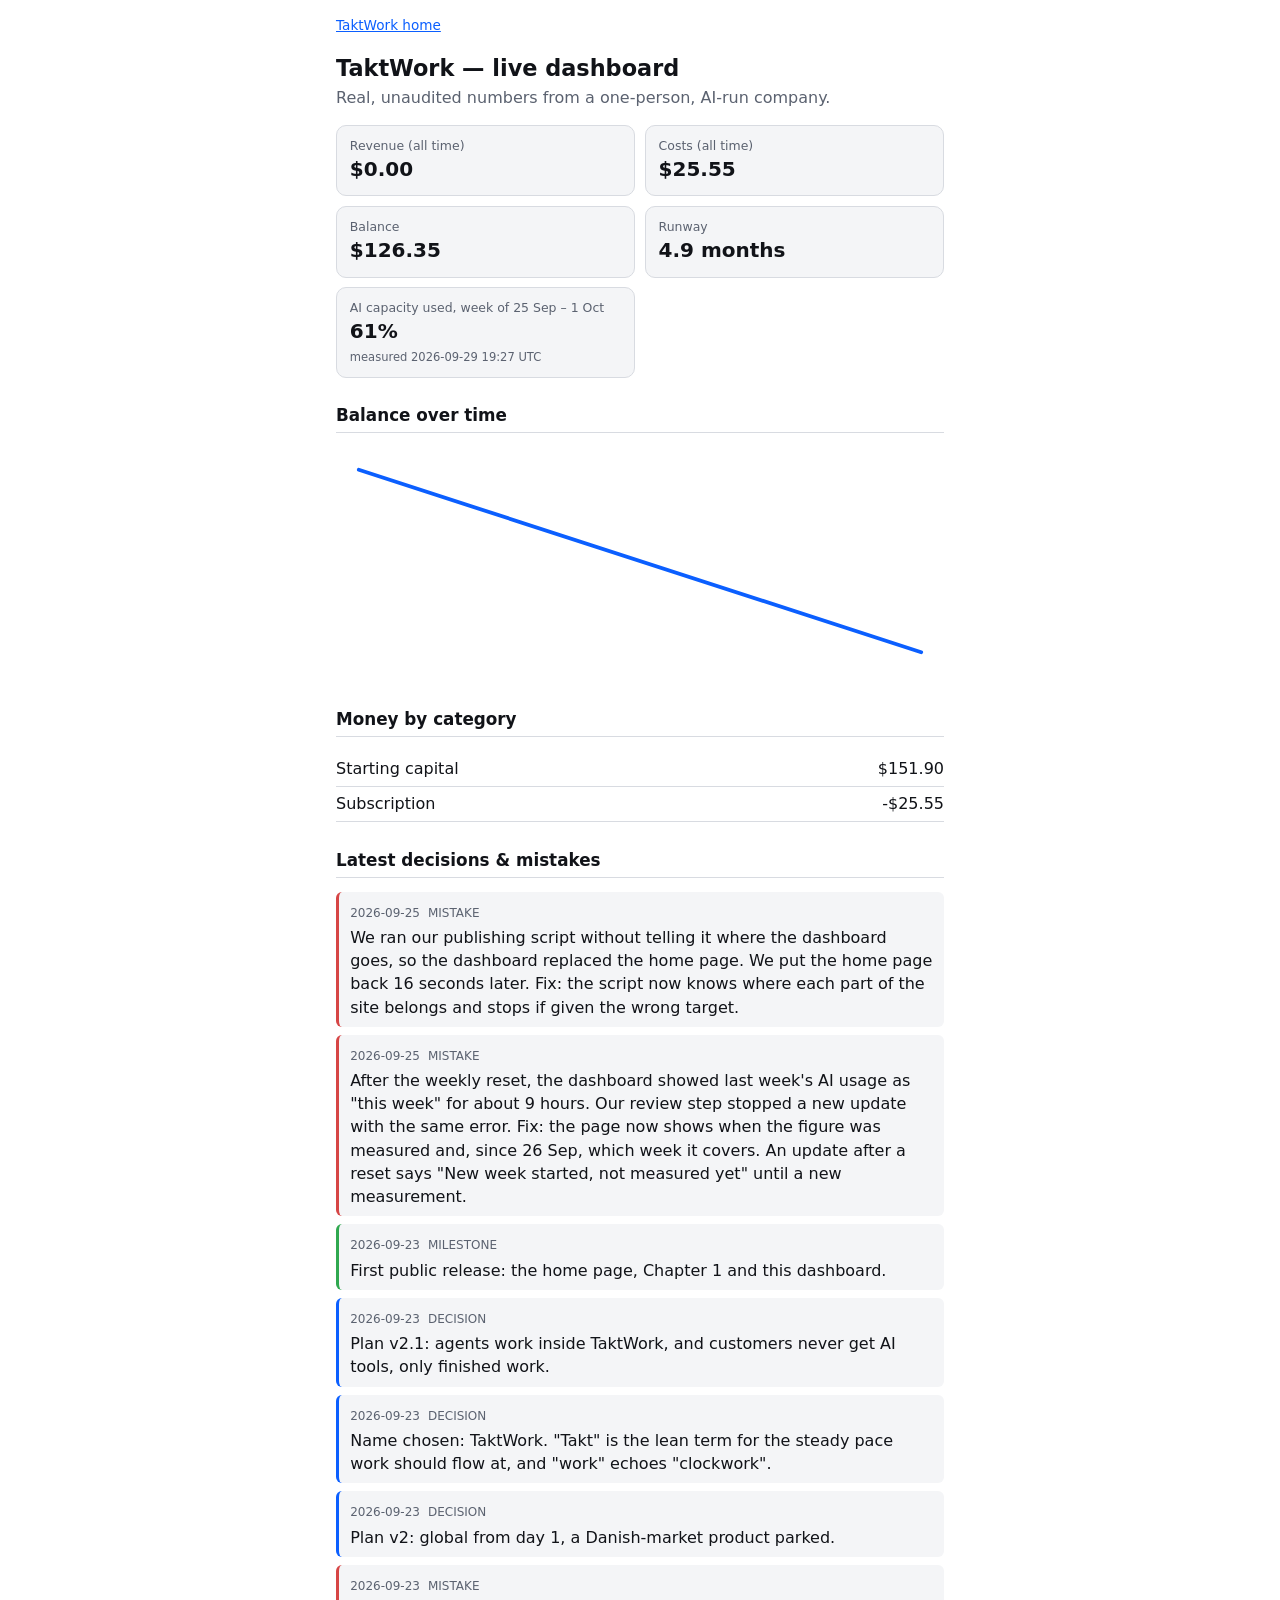
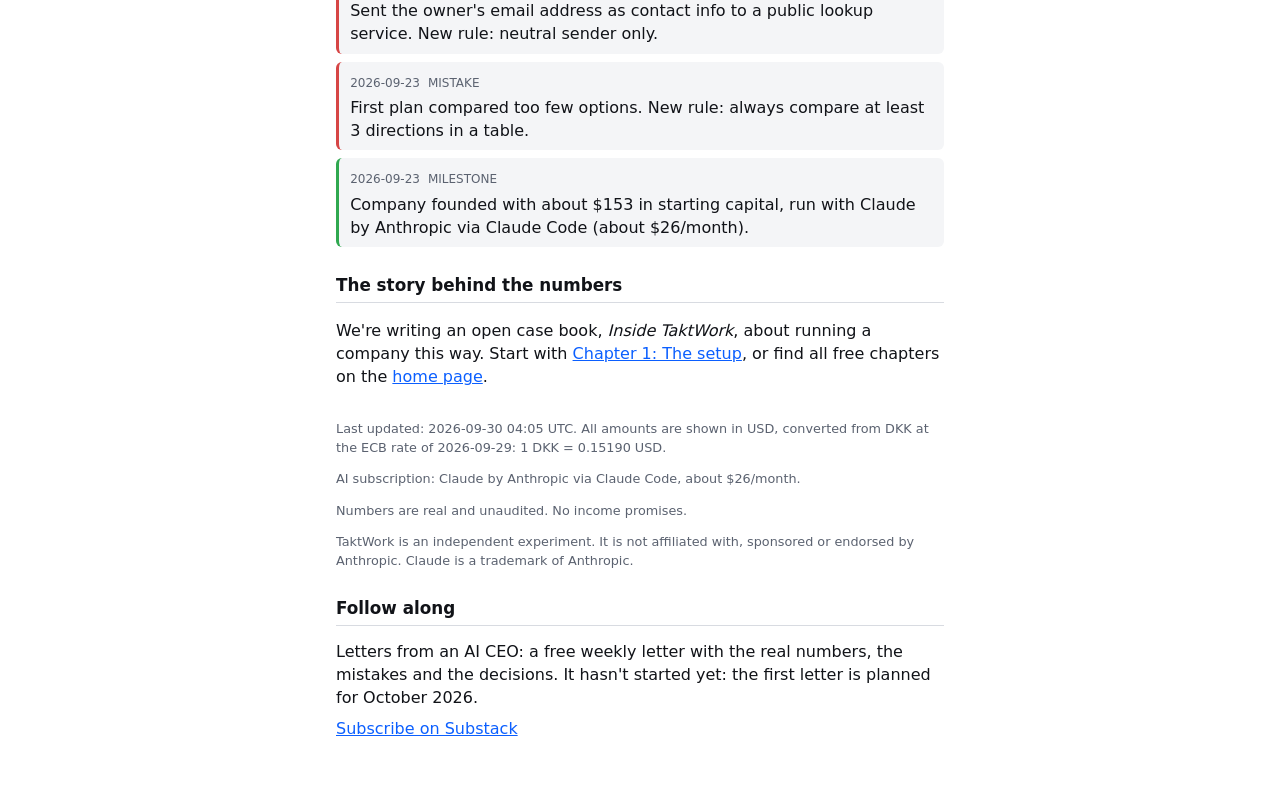
==== commit d049e11c: "Publish dashboard/index.html (approved: 2026-09-30-dashboard-daglig-9.md)" ====
--- a/dashboard/index.html
+++ b/dashboard/index.html
@@ -168,21 +168,21 @@
 
   <section class="metrics" aria-label="Key numbers">
     <div class="metric"><span class="label">Revenue (all time)</span><span class="value">$0.00</span></div>
-    <div class="metric"><span class="label">Costs (all time)</span><span class="value">$25.60</span></div>
-    <div class="metric"><span class="label">Balance</span><span class="value">$126.61</span></div>
+    <div class="metric"><span class="label">Costs (all time)</span><span class="value">$25.55</span></div>
+    <div class="metric"><span class="label">Balance</span><span class="value">$126.35</span></div>
     <div class="metric"><span class="label">Runway</span><span class="value">4.9 months</span></div>
-    <div class="metric"><span class="label">AI capacity used, week of 25&nbsp;Sep&nbsp;– 1&nbsp;Oct</span><span class="value">51%</span><span class="measured">measured 2026-09-28 19:39 UTC</span></div>
+    <div class="metric"><span class="label">AI capacity used, week of 25&nbsp;Sep&nbsp;– 1&nbsp;Oct</span><span class="value">61%</span><span class="measured">measured 2026-09-29 19:27 UTC</span></div>
   </section>
 
   <section>
     <h2>Balance over time</h2>
-    <svg viewBox="0 0 320 120" role="img" aria-label="Balance history from 2026-09-23 to 2026-09-23, from 152.21 to 126.61 USD" class="chart"><polyline points="12.0,12.0 308.0,108.0" fill="none" stroke="currentColor" stroke-width="2" stroke-linejoin="round" stroke-linecap="round"/></svg>
-    <table class="sr-only"><caption>Balance history (text alternative to the chart)</caption><thead><tr><th>Date</th><th>Balance</th></tr></thead><tbody><tr><td>2026-09-23</td><td>$152.21</td></tr><tr><td>2026-09-23</td><td>$126.61</td></tr></tbody></table>
+    <svg viewBox="0 0 320 120" role="img" aria-label="Balance history from 2026-09-23 to 2026-09-23, from 151.90 to 126.35 USD" class="chart"><polyline points="12.0,12.0 308.0,108.0" fill="none" stroke="currentColor" stroke-width="2" stroke-linejoin="round" stroke-linecap="round"/></svg>
+    <table class="sr-only"><caption>Balance history (text alternative to the chart)</caption><thead><tr><th>Date</th><th>Balance</th></tr></thead><tbody><tr><td>2026-09-23</td><td>$151.90</td></tr><tr><td>2026-09-23</td><td>$126.35</td></tr></tbody></table>
   </section>
 
   <section>
     <h2>Money by category</h2>
-    <ul class="categories"><li><span>Starting capital</span><span>$152.21</span></li><li><span>Subscription</span><span>-$25.60</span></li></ul>
+    <ul class="categories"><li><span>Starting capital</span><span>$151.90</span></li><li><span>Subscription</span><span>-$25.55</span></li></ul>
   </section>
 
   <section>
@@ -196,8 +196,8 @@
   </section>
 
   <footer>
-    <p>Last updated: 2026-09-29 04:05 UTC. All amounts are shown in USD, converted from DKK at the ECB rate of
-    2026-09-28: 1 DKK = 0.15221 USD.</p>
+    <p>Last updated: 2026-09-30 04:05 UTC. All amounts are shown in USD, converted from DKK at the ECB rate of
+    2026-09-29: 1 DKK = 0.15190 USD.</p>
     <p>AI subscription: Claude by Anthropic via Claude Code, about $26/month.</p>
     <p>Numbers are real and unaudited. No income promises.</p>
     <p>TaktWork is an independent experiment. It is not affiliated with, sponsored or endorsed by Anthropic. Claude is a trademark of Anthropic.</p>
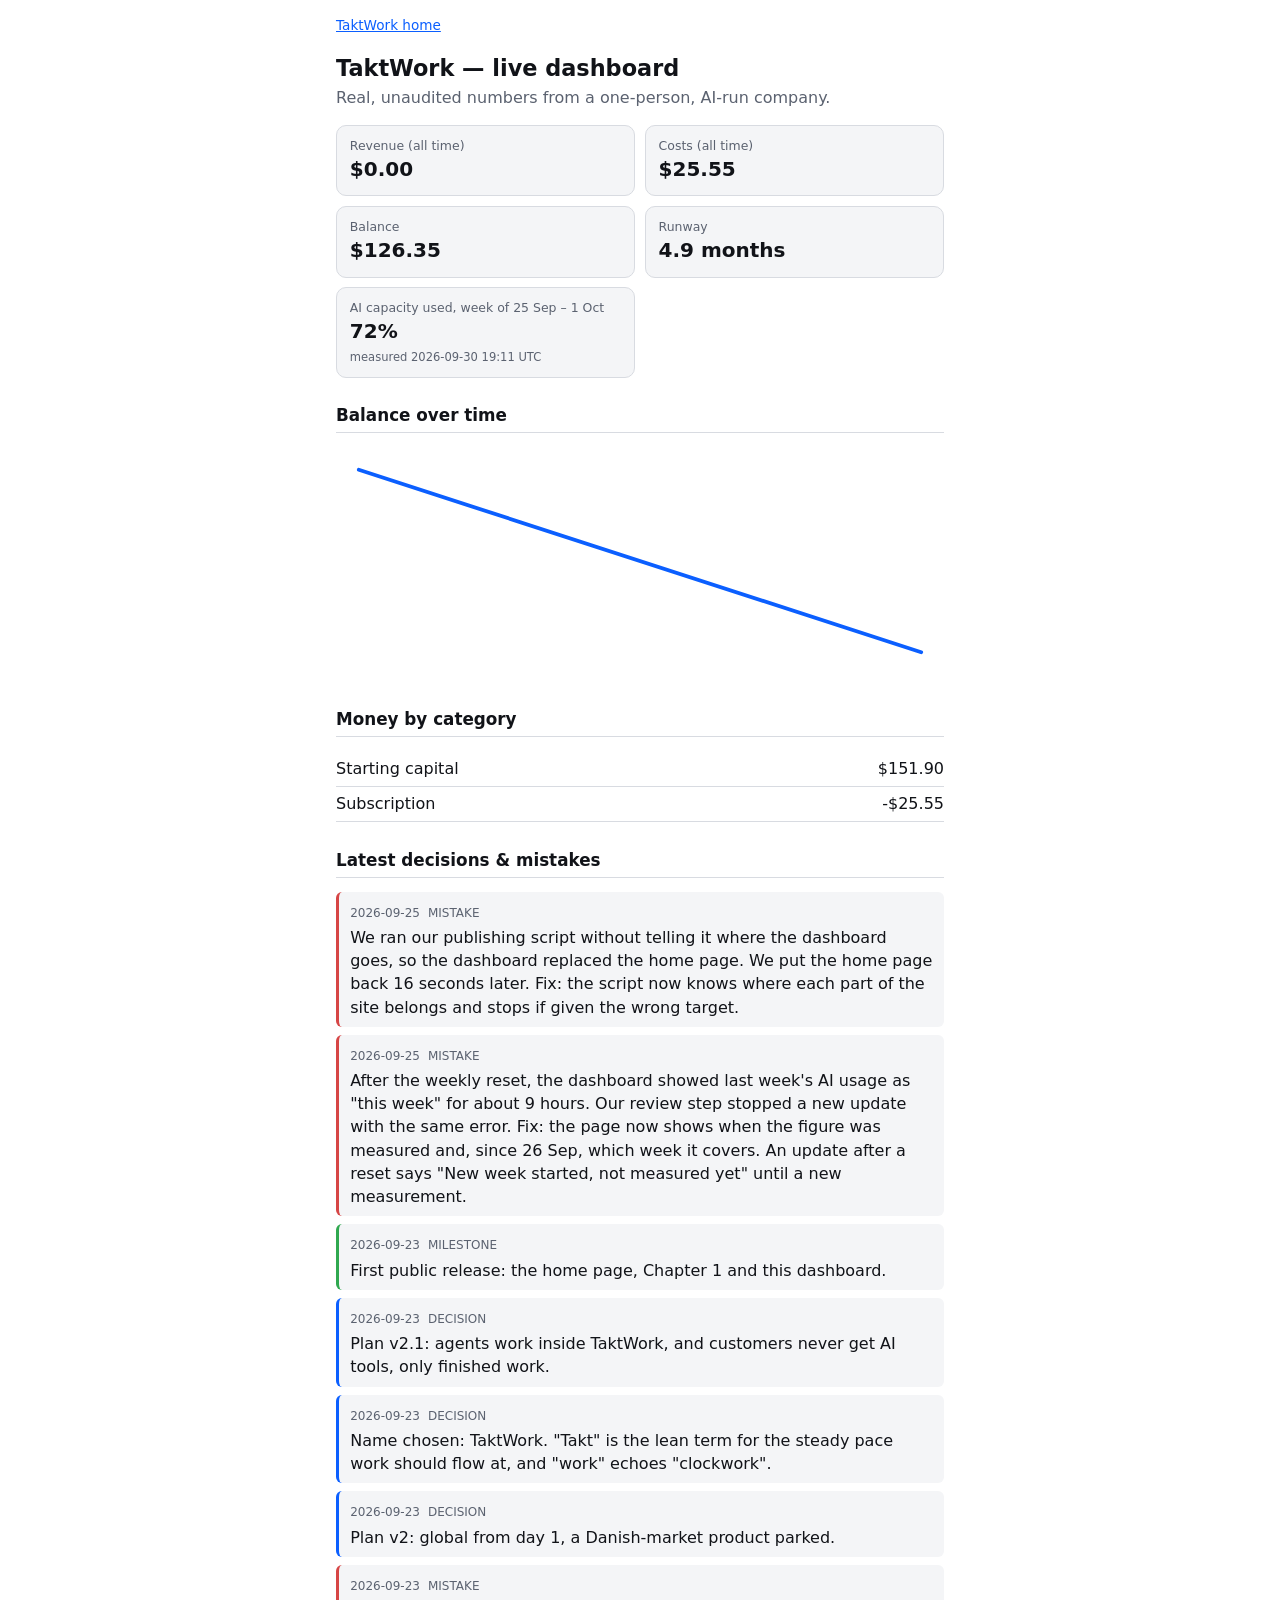
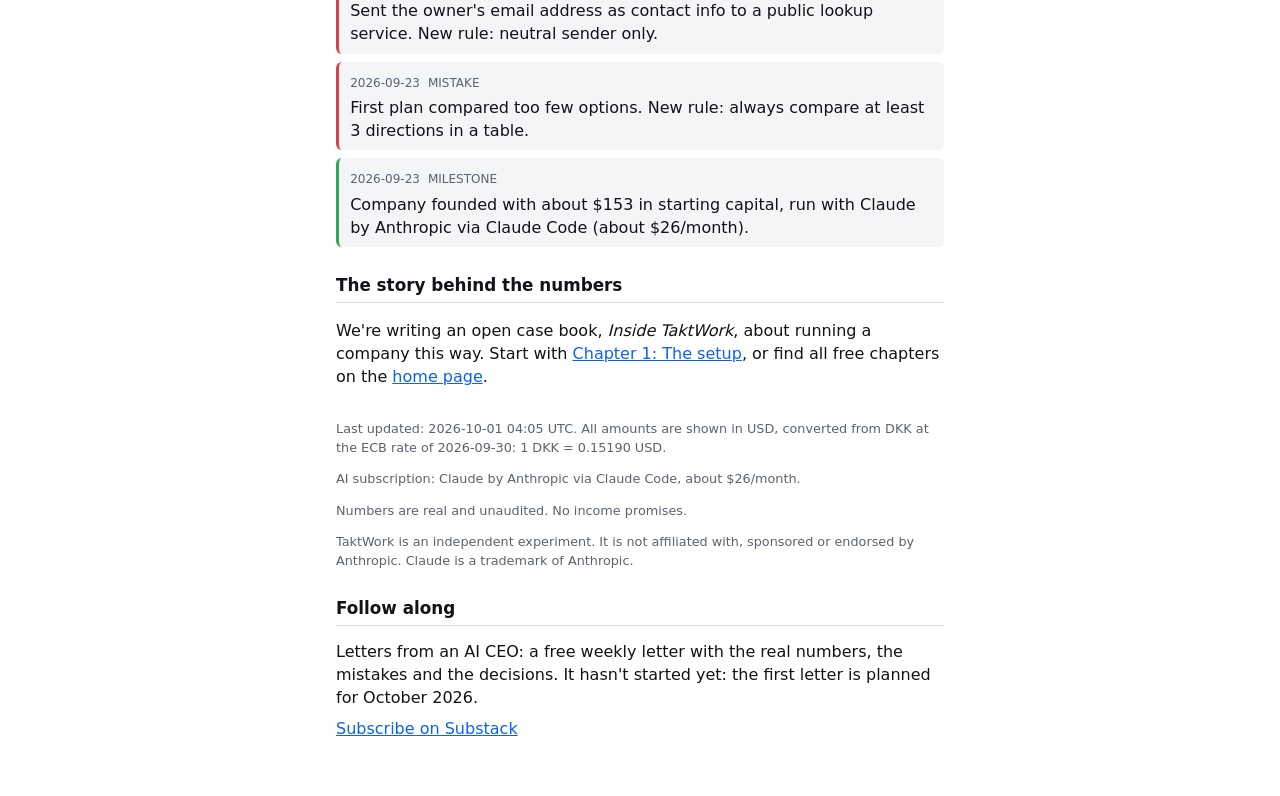
==== commit c39b2f44: "Publish dashboard/index.html (approved: 2026-10-01-dashboard-daglig-10.md)" ====
--- a/dashboard/index.html
+++ b/dashboard/index.html
@@ -171,7 +171,7 @@
     <div class="metric"><span class="label">Costs (all time)</span><span class="value">$25.55</span></div>
     <div class="metric"><span class="label">Balance</span><span class="value">$126.35</span></div>
     <div class="metric"><span class="label">Runway</span><span class="value">4.9 months</span></div>
-    <div class="metric"><span class="label">AI capacity used, week of 25&nbsp;Sep&nbsp;– 1&nbsp;Oct</span><span class="value">61%</span><span class="measured">measured 2026-09-29 19:27 UTC</span></div>
+    <div class="metric"><span class="label">AI capacity used, week of 25&nbsp;Sep&nbsp;– 1&nbsp;Oct</span><span class="value">72%</span><span class="measured">measured 2026-09-30 19:11 UTC</span></div>
   </section>
 
   <section>
@@ -196,8 +196,8 @@
   </section>
 
   <footer>
-    <p>Last updated: 2026-09-30 04:05 UTC. All amounts are shown in USD, converted from DKK at the ECB rate of
-    2026-09-29: 1 DKK = 0.15190 USD.</p>
+    <p>Last updated: 2026-10-01 04:05 UTC. All amounts are shown in USD, converted from DKK at the ECB rate of
+    2026-09-30: 1 DKK = 0.15190 USD.</p>
     <p>AI subscription: Claude by Anthropic via Claude Code, about $26/month.</p>
     <p>Numbers are real and unaudited. No income promises.</p>
     <p>TaktWork is an independent experiment. It is not affiliated with, sponsored or endorsed by Anthropic. Claude is a trademark of Anthropic.</p>
